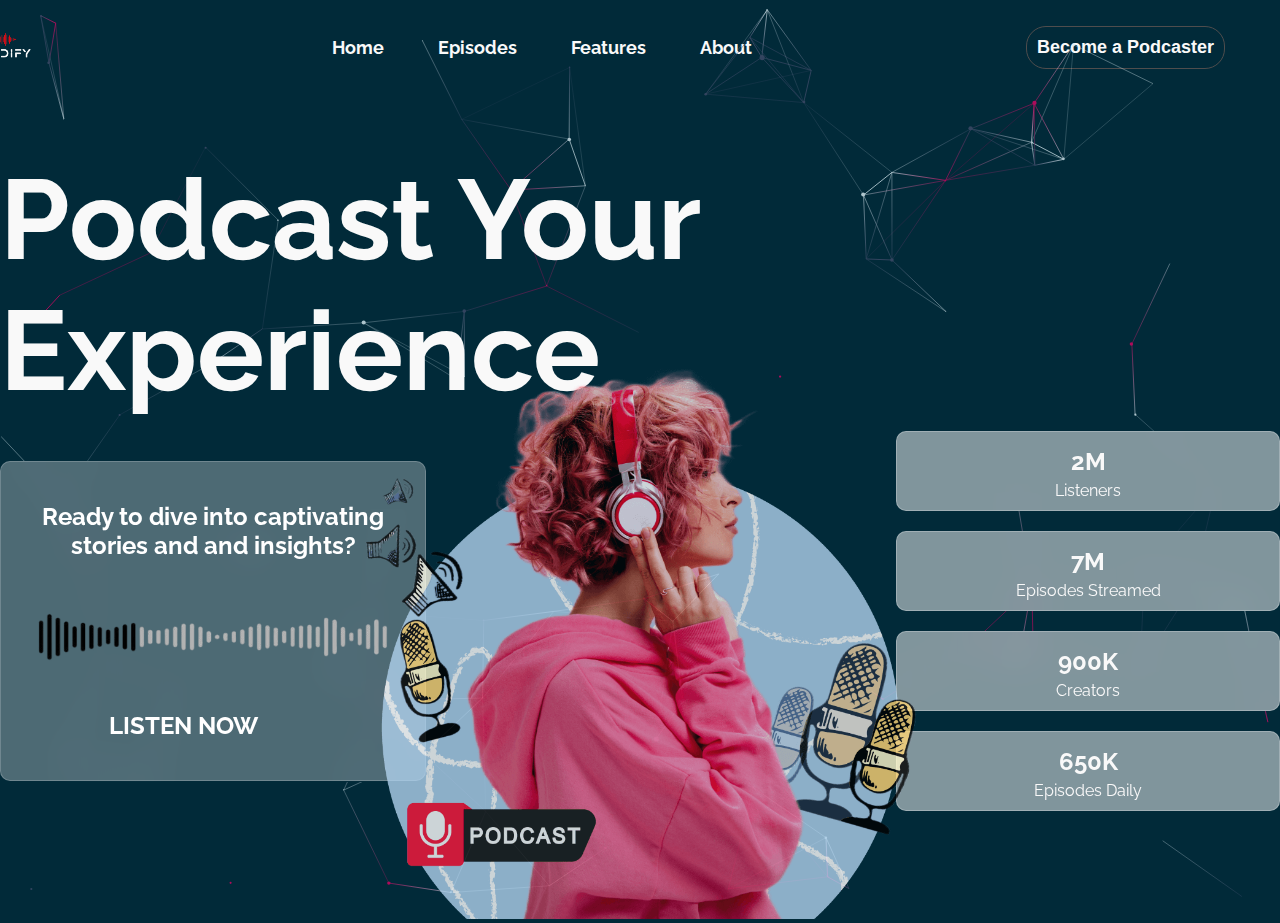
==== index.html @ 811aa699 "Initial commit with corrected line endings" ====
<!DOCTYPE html>
<html lang="en">
<head>
    <meta charset="UTF-8">
    <meta name="viewport" content="width=device-width, initial-scale=1.0">
    <link rel="preconnect" href="https://fonts.googleapis.com">
    <link rel="preconnect" href="https://fonts.gstatic.com" crossorigin>
    <link href="https://fonts.googleapis.com/css2?family=Raleway:ital,wght@0,100..900;1,100..900&display=swap" rel="stylesheet">
    <title>Podify - Homepage</title>
    <link rel="stylesheet" href="style.css">
    <link rel="stylesheet" href="https://cdnjs.cloudflare.com/ajax/libs/font-awesome/6.6.0/css/all.min.css" integrity="sha512-Kc323vGBEqzTmouAECnVceyQqyqdsSiqLQISBL29aUW4U/M7pSPA/gEUZQqv1cwx4OnYxTxve5UMg5GT6L4JJg==" crossorigin="anonymous" referrerpolicy="no-referrer" /> 

</head>
<body>
    <nav>
        <ul>
            <li style="float: left; margin-right: auto;">
                <a href="#">
                  <img src="/images/logo.png" alt="Company Logo" class="nav-logo">
                </a>
            </li>            
            <li><a href="index.html">Home</a></li>
            <li><a href="episode.html">Episodes</a></li>
            <li><a href="features.html">Features</a></li>
            <li><a href="about.html">About</a></li>
            <li>
               <button id="button">Become a Podcaster</button>
            </li>
        </ul>
      </nav>

        
  <section id="land-page">
    <h1>Podcast Your Experience</h1>

   <div id="glass-containers">
     <div class="listen-now">
      <h2>Ready to dive into captivating stories and and insights?</h2>
      <img src="/images/wave.png" alt="wave">
      <h2>
        LISTEN NOW
        <a href="https://open.spotify.com/"><i class="fa-brands fa-spotify"></i> </a>
        <a href="https://music.apple.com/us/new"><i class="fa-solid fa-music"></i></a>
        <a href="https://podcasts.apple.com/us/browse"><i class="fa-solid fa-podcast"></i></a>
      </h2>
     </div>

     <div class="stats">

       <div class="listeners">
        <h2>2M </h2>
        <p>Listeners</p>
       </div>

       <div class="episodes">
        <h2>7M</h2>
        <p>Episodes Streamed</p>
       </div>

       <div class="creators">
        <h2>900K</h2>
        <p>Creators</p>
       </div>

       <div class="daily">
        <h2>650K</h2>
        <p>Episodes Daily</p>
       </div>
    </div>

    <div class="back-img">
      <img src="/images/girl-pod.png" alt="back-image">
    </div>
  </div> 

  
   <!-- Popup Form -->
   <div id="podcaster-form" class="form-popup">
    <div class="form-container">
        <h2>Become a Podcaster</h2>
        <form id="podcaster-form-data">
            <input type="text" name="name" placeholder="Your Name" required>
            <input type="email" name="email" placeholder="Email Address" required>
            <input type="tel" name="telephone" placeholder="Telephone" required>
            <textarea name="address" placeholder="Address" required></textarea>
            <button type="submit" class="sub-btn">Submit</button>
            <button type="button" class="close-btn">Close</button>
        </form>
    </div>
</div>

   
  </section>
  <canvas class="background"></canvas>
  <script src="/particles.js-master/particles.js-master/dist/particles.min.js"></script>
</body>
<script src="script.js"></script>
</html>
---- style.css ----
html, body {
    margin: 0;
    padding: 0;
    height: 100%; 
    font-family: 'Raleway', sans-serif;
    background-color:#012a39;
    background-size: cover; 
    background-position: center; 
}

.background {
    position: fixed;
    top: 0;
    left: 0;
    width: 100vw;
    height: 100vh;
    z-index: none; 
    pointer-events: none;
    opacity: 0.8;
}

  
.nav-logo {
    height: 50px;
    width: auto;
    background-color: transparent;
    margin-left: -100px;
}

nav ul {
    display: flex;
    align-items: center;
    justify-content: center;
    max-width: 1200px;
    margin: 0 auto;
    padding: 0;
    margin-top: 20px;
}

nav ul li {
    display: inline-block;
    margin: 0 15px;
}

nav ul li:first-child {
    margin-right: auto;
}

nav ul li:last-child {
    margin-left: auto;
}

nav ul li a {
    color: #f9f9f9;
    text-decoration: none;
    font-weight: bold;
    font-size: 18px;
    padding: 8px 12px;
}

button{
    color: #f9f9f9;
    background-color: #012a39;
    border-radius: 20px;
    border: 1px solid rgb(79, 77, 77);
    padding:10px;
    font-weight: bold;
    font-size: 18px;
    cursor: pointer !important;
}

nav ul li button:hover {
    cursor: pointer !important;
    color: #d62142;
}

nav ul li a:hover{
    color: #d62142;
  }

#land-page {
    display: flex;
    flex-direction: column;
    align-items: center;
    color:#f9f9f9; 
    margin-top: 80px;
    position: relative;
    z-index: 1;
}

h1{
    font-size: 7rem;
    margin-bottom: 15px;
    margin-top: 0;
    padding: 0;
}

#glass-containers {
    display: flex;
    justify-content: space-between;
    align-items: center;
    position: relative;
    /* width: 80%;  */
    gap: 100px; 
}

.listen-now img{
    width: 380px;
}

.listen-now {
    flex: 2;
    max-width: 30%;
    background: rgba(255, 255, 255, 0.3);
    -webkit-backdrop-filter: blur(15px);
    backdrop-filter: blur(15px);
    border: 1px solid rgba(255, 255, 255, 0.2);
    border-radius: 10px;
    padding: 20px;
    text-align: center;
}


.listen-now .stats{
    flex: 1;
    padding: 20px;
    background: rgba(255,255,255,0.5);
    -webkit-backdrop-filter: blur(15px);
    backdrop-filter: blur(15px);
    border: 1px solid rgba(255,255,255,0.25);
    text-align: center;
}

.listen-now h2 {
  display: flex;
  align-items: center;
  justify-content: center;
  font-size: 24px;
  color: #fff;
}

.listen-now h2 i {
  font-size: 24px; 
  margin-left: 10px; 
  margin-right: 10px; 
  color: #fff; 
  transition: color 0.3s ease;
}

.listen-now h2 i:hover {
  color: #d62142;
}


.stats {
    flex: 1;
    display: flex;
    flex-wrap: wrap;
    gap: 20px;
    justify-content: center;
    max-width: 30%;
}

.stats > div {
    flex: 1 1 calc(50% - 20px);
    display: flex;
    flex-direction: column;
    align-items: center;
    padding: 10px;
    background: rgba(255, 255, 255, 0.5);
    -webkit-backdrop-filter: blur(15px);
    backdrop-filter: blur(15px);
    border: 1px solid rgba(255, 255, 255, 0.25);
    text-align: center;
    border-radius: 10px;
}

.stats h2 {
    margin: 5px 0;
}

.stats p {
    margin: 0;
}

.back-img {
    position: absolute; 
    top: 50%; 
    left: 50%; 
    transform: translate(-50%, -50%); 
    z-index: 1;
}

.back-img img {
    width: 100%; 
    height: 600px;
    opacity: 0.8; 
}


/* FORM */

.form-popup {
    display: none; /* Initially hidden */
    position: fixed;
    top: 50%;
    left: 50%;
    transform: translate(-50%, -50%);
    background: rgba(255, 255, 255, 0.2); 
    -webkit-backdrop-filter: blur(15px); 
    backdrop-filter: blur(15px); 
    padding: 20px;
    border-radius: 10px;
    box-shadow: 0 4px 6px rgba(0, 0, 0, 0.1);
    z-index: 9999;
    width: 400px;
    border: 1px solid rgba(255, 255, 255, 0.25);
}

.form-container {
    text-align: center;
}

.form-container h2 {
    margin-bottom: 20px;
    color: #012a39;
}

input, textarea {
    width: 90%;
    padding: 10px;
    margin: 10px 0;
    border: 1px solid #012a39;
    border-radius: 5px;
    background-color: rgba(215, 210, 210, 0.3);
    color: #000000; 
    font-weight: bold;
    font-size: 0.9rem;
}

textarea {
    height: 100px;
}

input:focus, textarea:focus {
    outline: none; 
    background-color: rgba(255, 255, 255, 0.3);
    color: #000000; 
}


input::placeholder, textarea::placeholder {
    color:#012a39;;
    font-weight: bold; 
    font-size: 13px; 
}

input:focus::placeholder, textarea:focus::placeholder {
    color: transparent; 
}



/* Submit button */
.sub-btn {
    background-color: #d62142;
    color:  #012a39;
    margin-top: 10px;
    margin-right: 20px;
}


.sub-btn:hover {
    background-color: #012a39;
    color:  #d62142;
}


/* Close button */
.close-btn {
    background-color: #012a39;
    color: #d62142;;
    margin-top: 10px;
    margin: auto;
}

.close-btn:hover {
    background-color: #d62142;
    color: #012a39;
}
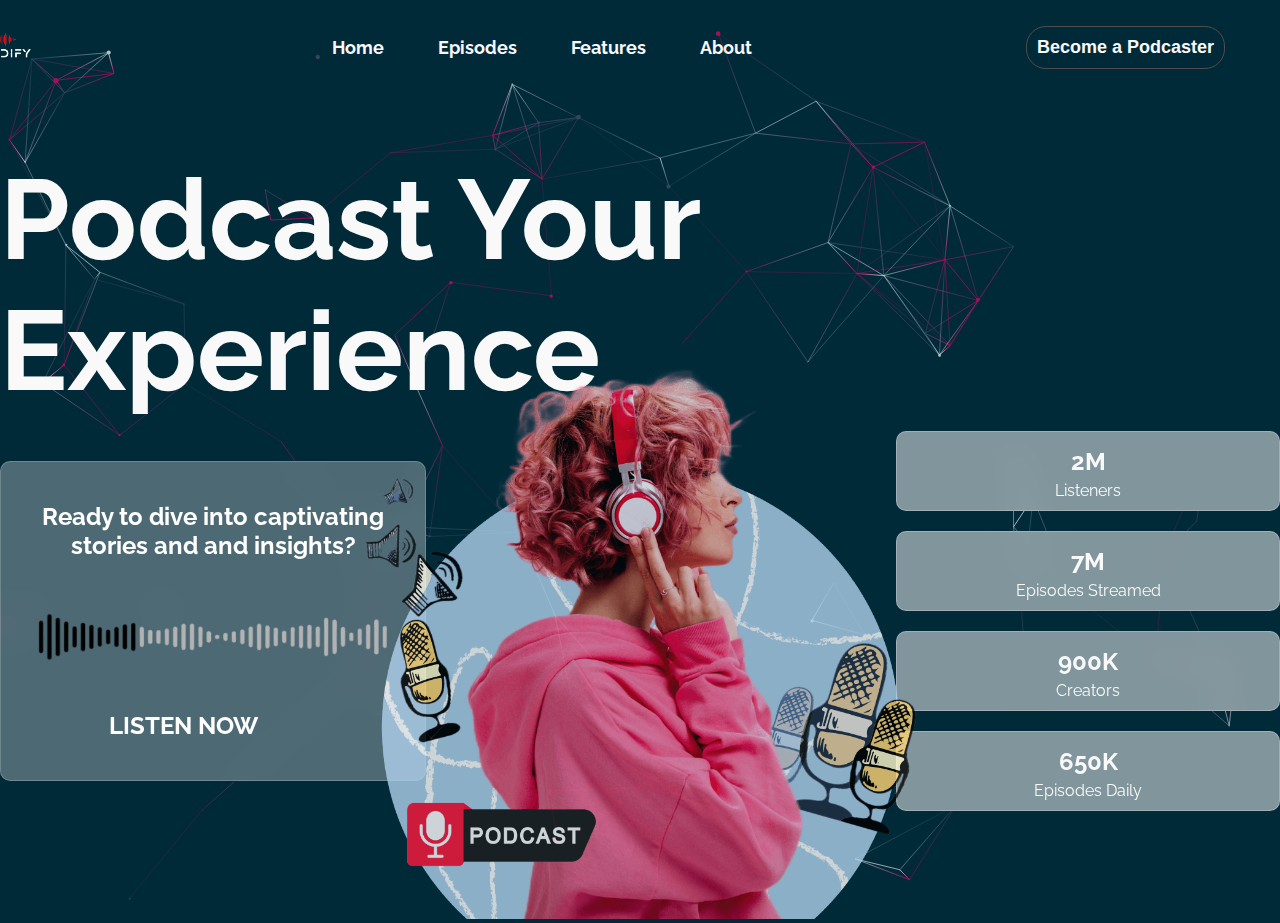
==== commit ab166be6: "Responsive Design" ====
--- a/index.html
+++ b/index.html
@@ -12,22 +12,25 @@
 
 </head>
 <body>
-    <nav>
-        <ul>
-            <li style="float: left; margin-right: auto;">
-                <a href="#">
-                  <img src="/images/logo.png" alt="Company Logo" class="nav-logo">
-                </a>
-            </li>            
-            <li><a href="index.html">Home</a></li>
-            <li><a href="episode.html">Episodes</a></li>
-            <li><a href="features.html">Features</a></li>
-            <li><a href="about.html">About</a></li>
-            <li>
-               <button id="button">Become a Podcaster</button>
-            </li>
-        </ul>
-      </nav>
+  <nav>
+    <button class="burger-menu">
+        <i class="fa-solid fa-bars"></i>
+    </button>
+    <ul>
+        <li>
+            <a href="#">
+                <img src="/images/logo.png" alt="Company Logo" class="nav-logo">
+            </a>
+        </li>            
+        <li><a href="index.html">Home</a></li>
+        <li><a href="episode.html">Episodes</a></li>
+        <li><a href="features.html">Features</a></li>
+        <li><a href="about.html">About</a></li>
+        <li>
+            <button id="button">Become a Podcaster</button>
+        </li>
+    </ul>
+</nav>
 
         
   <section id="land-page">
--- a/style.css
+++ b/style.css
@@ -291,3 +291,164 @@
 }
 
 
+
+/* Burger Menu Button */
+.burger-menu {
+    display: none;
+    cursor: pointer;
+    position: fixed;
+    top: 5px;
+    right: 40px;
+    z-index: 1000;
+    background: none;
+    border: none;
+    position: static;
+  
+  }
+  
+  .burger-menu i {
+    color:#f9f9f9;
+    font-size: 24px;
+    transition: transform 0.3s ease;
+  }
+  
+  
+  .burger-menu.active i {
+    transform: rotate(90deg);
+  }
+  
+  
+
+  
+  /* Responsive Design */
+@media screen and (max-width: 480px) {
+    #land-page h1{
+        font-size: 3rem;
+    }
+
+  #glass-containers {
+    display: flex;
+    flex-direction: column;
+    align-items: center;
+    gap: 20px; /* Space between stacked elements */
+    width: 100%;
+    }
+
+
+  .listen-now, .stats, .back-img {
+    max-width: 80%; /* Reduce width for mobile screens */
+    margin: 0 auto; /* Center alignment */
+    }
+
+    .listen-now img{
+        max-width: 100%;    
+        height: auto;       
+        object-fit: cover;         
+        margin-top: 0;
+    }
+    
+
+
+    .back-img {
+        position: static; /* Reset positioning to fit flow */
+        transform: none; /* Remove any translation */
+        z-index: 0; /* Ensure it doesn't overlap */
+        margin: 0 auto; /* Center it horizontally */
+    }
+
+    .back-img img{
+        width: 100%;
+        height: auto;
+    }
+
+  .listen-now, .stats {
+    flex: none; /* Disable flex resizing for column stacking */
+    padding: 15px;
+    }
+
+  .stats > div {
+    flex: 1 1 100%; /* Ensure full width for stat items in mobile view */
+    }
+
+  .form-popup{
+    width: 70%;
+    }
+      
+}
+  
+  
+  @media screen and (max-width: 768px) {
+    .burger-menu {
+        display: block !important;
+    }
+  
+    nav ul {
+        flex-direction: column;
+        position: fixed;
+        top: 0;
+        right: -300px;
+        width: 200px;
+        height: 100vh;
+        margin: 0;
+        padding-top: 100px;
+        padding-bottom: 500px;
+        background: rgba(255, 255, 255, 0.1);
+        backdrop-filter: blur(10px);
+        -webkit-backdrop-filter: blur(10px);
+        transition: right 0.3s ease;
+        z-index: 999;
+    }
+  
+    nav ul.active {
+        right: 0;
+    }
+  
+    nav ul li {
+        margin: 10px 0;
+        width: 50%;
+        text-align: center;
+        margin-top: 5px;
+    }
+  
+    nav ul li:first-child {
+        margin: 15px 0;
+        position: absolute;
+        top: 10px;
+        left: 100px;
+    }
+  
+  
+    nav ul li:last-child {
+        margin: 15px 0;
+    }
+  
+    .nav-logo {
+        height: 40px;
+    }
+  
+    nav ul li a {
+      color: #f9f9f9;
+    
+    }
+    
+  nav ul li a:hover{
+    color: #d62142;
+  }
+  
+  nav ul li button:hover {
+      cursor: pointer !important;
+      color: #d62142;
+  }
+  
+  
+      /* Hide other nav items by default in mobile view */
+      nav ul li:not(:first-child) {
+        display: none;
+    }
+  
+    /* Show nav items when menu is active */
+    nav ul.active li {
+        display: block;
+    }
+  }
+  